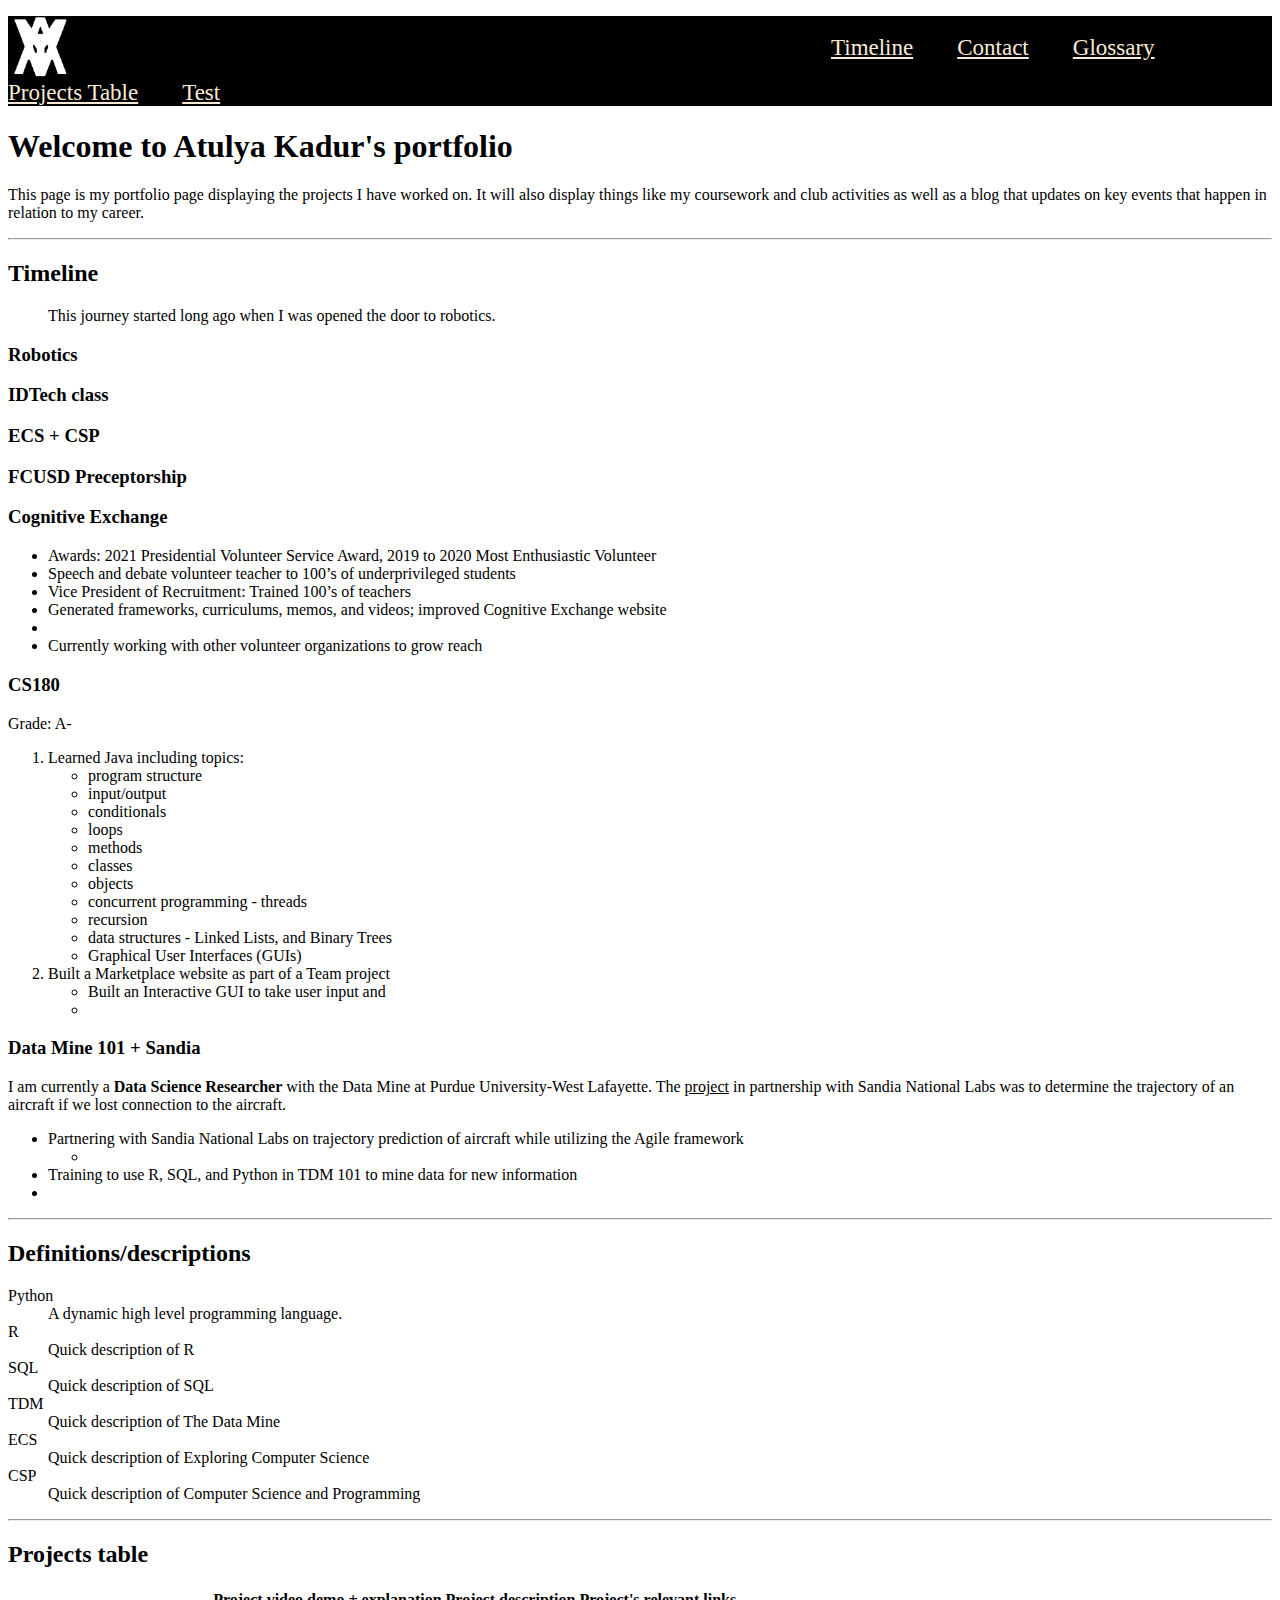
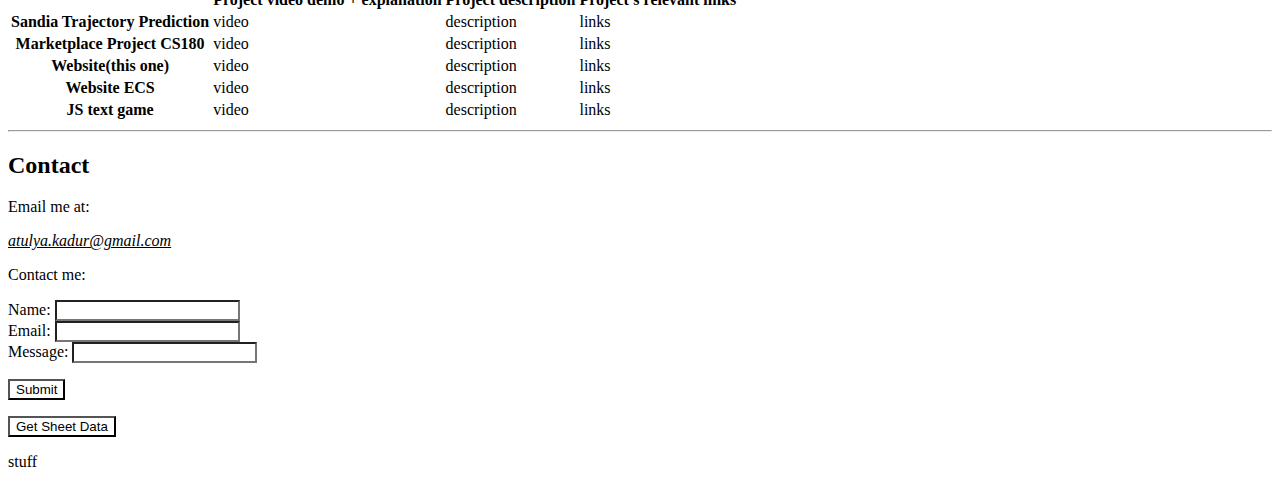
==== index.html @ 938b563d "bad stuff" ====
<!DOCTYPE html>
<html>
    <head>
        <meta charset="utf-8">
        <meta http-equiv="X-UA-Compatible" content="IE=edge">
        <title>Atulya Kadur's Portfolio</title>
        <meta name="description" content="">
        <meta name="viewport" content="width=device-width, initial-scale=1">
        <link rel="stylesheet" href="style.css">
    </head>
    <body>
        <ul class="navbar">
            <li><a href="index.html"><img src="images/logoforwebsite.png" id="logo"></a></li>
            <li><a href="#timeline_id">Timeline</a></li>
            <li><a href="#contact_id">Contact</a></li>
            <li><a href="#definitions_list_id">Glossary</a></li>
            <li><a href="#projects_table_id">Projects Table</a></li>
            <li><a href="test.html">Test</a></li>
        </ul>
        <h1>Welcome to Atulya Kadur's portfolio</h1>
        <p>This page is my portfolio page displaying the projects I have worked on.
            It will also display things like my coursework and club activities as well as a blog that updates on key 
            events that happen in relation to my career.
        </p>
        <hr>
        <h2 id = "timeline_id">Timeline</h2>
        <blockquote>This journey started long ago when I was opened the door to robotics.</blockquote>
        <h3>Robotics</h3>
        <p></p>
        <h3>IDTech class</h3>
        <p></p>
        <h3>ECS + CSP</h3>
        <p></p>
        <h3>FCUSD Preceptorship</h3>
        <p></p>
        <h3>Cognitive Exchange</h3>
        <p></p>
        <ul>
            <li>Awards: 2021 Presidential Volunteer Service Award, 2019 to 2020 Most Enthusiastic Volunteer</li>
            <li>Speech and debate volunteer teacher to 100’s of underprivileged students</li>
            <li>Vice President of Recruitment: Trained 100’s of teachers</li>
            <li>Generated frameworks, curriculums, memos, and videos; improved Cognitive Exchange website<li>
            <li>Currently working with other volunteer organizations to grow reach</li>
        </ul>
        <h3>CS180</h3>
        <p>Grade: A-</p>
        <ol>
            <li>Learned Java including topics:</li>
            <ul>
                <li>program structure</li>
                <li>input/output</li>
                <li>conditionals</li>
                <li>loops</li>
                <li>methods</li>
                <li>classes</li>
                <li>objects</li>
                <li>concurrent programming - threads</li>
                <li>recursion</li>
                <li>data structures - Linked Lists, and Binary Trees</li>
                <li>Graphical User Interfaces (GUIs)</li>
            </ul>
            <li>Built a Marketplace website as part of a Team project</li>
            <ul>
                <li>Built an Interactive GUI to take user input and </li>
                <li></li>
            </ul>
        </ol>
        <h3>Data Mine 101 + Sandia</h3>
        <p>I am currently a <b>Data Science Researcher</b> with the Data Mine at Purdue University-West Lafayette.
        The <a href="https://datamine.purdue.edu/corporate/sandia/" target="_blank">project</a> in partnership with Sandia National Labs was to determine the trajectory of an aircraft if we lost connection to the aircraft.
        </p>
        <ul>
            <li>Partnering with Sandia National Labs on trajectory prediction of aircraft while utilizing  the Agile framework</li>
            <ul>
                <li></li>
            </ul>
            <li>Training to use R, SQL, and Python in TDM 101 to mine data for new information</li>
            <li></li>
        </ul>
        <hr>
        <h2 id = "definitions_list_id">Definitions/descriptions</h2>
        <dl>
            <dt>Python</dt>
            <dd>A dynamic high level programming language.</dd>
            <dt>R</dt>
            <dd>Quick description of R</dd>
            <dt>SQL</dt>
            <dd>Quick description of SQL</dd>
            <dt>TDM</dt>
            <dd>Quick description of The Data Mine</dd>
            <dt>ECS</dt>
            <dd>Quick description of Exploring Computer Science</dd>
            <dt>CSP</dt>
            <dd>Quick description of Computer Science and Programming</dd>
        </dl>
        <hr>
        <h2 id = "projects_table_id">Projects table</h2>
        <table>
            <thead>
                <th></th>
                <th scope="col">Project video demo + explanation</th>
                <th scope="col">Project description</th>
                <th scope="col">Project's relevant links</th>
                <th></th>
            </thead>
            <tbody>
                <tr>
                    <th scope="row">Sandia Trajectory Prediction</th>
                    <td>video</td>
                    <td>description</td>
                    <td>links</td>
                </tr>
                <tr>
                    <th scope="row">Marketplace Project CS180</th>
                    <td>video</td>
                    <td>description</td>
                    <td>links</td>
                </tr>
                <tr>
                    <th scope="row">Website(this one)</th>
                    <td>video</td>
                    <td>description</td>
                    <td>links</td>
                </tr>
                <tr>
                    <th scope="row">Website ECS</th>
                    <td>video</td>
                    <td>description</td>
                    <td>links</td>
                </tr>
                <tr>
                    <th scope="row">JS text game</th>
                    <td>video</td>
                    <td>description</td>
                    <td>links</td>
                </tr>
            </tbody>
            <tfoot>

            </tfoot>
        </table>
        <hr>
        <h2 id = "contact_id">Contact</h2>
        <p>Email me at: <address><a href="mailto:atulya.kadur@gmail.com">atulya.kadur@gmail.com</a></address></p>
    </body>
    <footer>
        <p>
            Contact me:
            <form>
                <p>
                    Name: <input type="text"> <br>
                    Email: <input type="email"> <br>
                    Message: <input type="text"> <br>
                </p>
                <button type="submit" id="submit">Submit</button>
            </form>
        </p>
        <button type="submit" class="display_data">Get Sheet Data</button>
        <p class="loc">
            stuff
        </p>
    </footer>
    <script src="script.js"></script>
</html>
---- style.css ----
* {
    background-color: white;
    color: black;
}
#logo {
    max-width: 8%;
    border-radius: 20%;
}
ul.navbar {
    list-style: none;
    padding: 0;
    background-color: black;
    color: antiquewhite;
}
ul.navbar * {
    display: inline-block;
    font-size: 23px;
    margin-right: 20px;
    vertical-align: middle;
    background-color: black;
    color: antiquewhite;
}
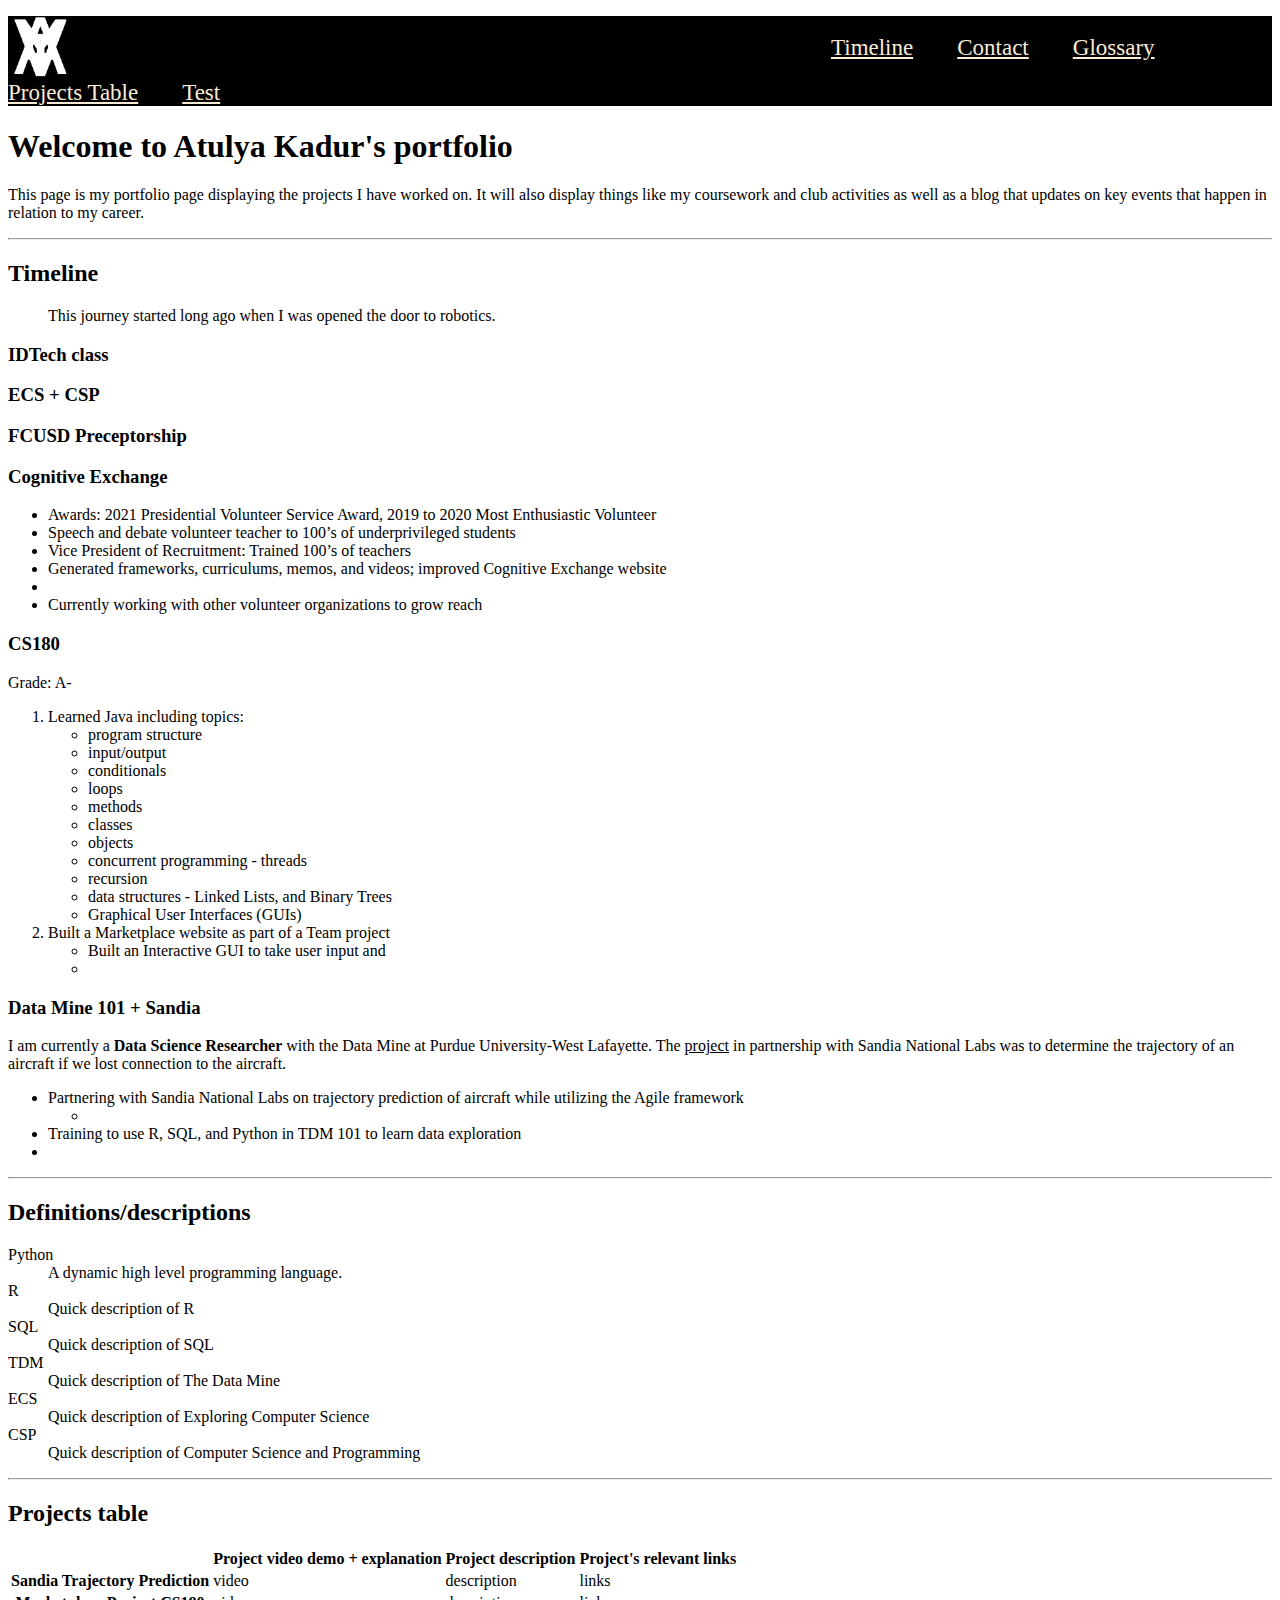
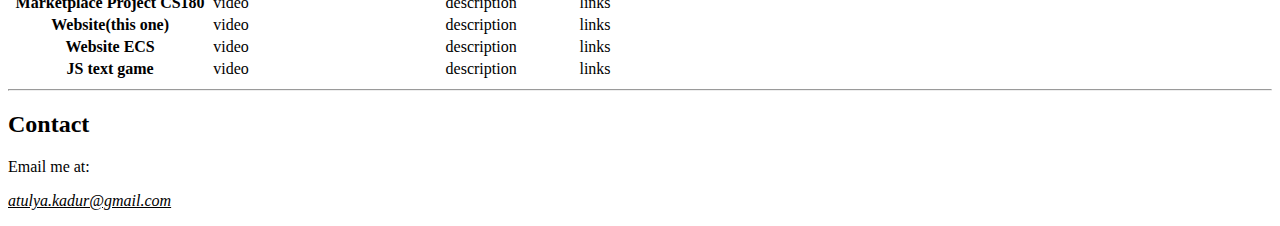
==== commit 9f1a7ecf: "removed contact me button" ====
--- a/index.html
+++ b/index.html
@@ -25,8 +25,6 @@
         <hr>
         <h2 id = "timeline_id">Timeline</h2>
         <blockquote>This journey started long ago when I was opened the door to robotics.</blockquote>
-        <h3>Robotics</h3>
-        <p></p>
         <h3>IDTech class</h3>
         <p></p>
         <h3>ECS + CSP</h3>
@@ -70,11 +68,11 @@
         The <a href="https://datamine.purdue.edu/corporate/sandia/" target="_blank">project</a> in partnership with Sandia National Labs was to determine the trajectory of an aircraft if we lost connection to the aircraft.
         </p>
         <ul>
-            <li>Partnering with Sandia National Labs on trajectory prediction of aircraft while utilizing  the Agile framework</li>
+            <li>Partnering with Sandia National Labs on trajectory prediction of aircraft while utilizing the Agile framework</li>
             <ul>
                 <li></li>
             </ul>
-            <li>Training to use R, SQL, and Python in TDM 101 to mine data for new information</li>
+            <li>Training to use R, SQL, and Python in TDM 101 to learn data exploration</li>
             <li></li>
         </ul>
         <hr>
@@ -143,22 +141,4 @@
         <h2 id = "contact_id">Contact</h2>
         <p>Email me at: <address><a href="mailto:atulya.kadur@gmail.com">atulya.kadur@gmail.com</a></address></p>
     </body>
-    <footer>
-        <p>
-            Contact me:
-            <form>
-                <p>
-                    Name: <input type="text"> <br>
-                    Email: <input type="email"> <br>
-                    Message: <input type="text"> <br>
-                </p>
-                <button type="submit" id="submit">Submit</button>
-            </form>
-        </p>
-        <button type="submit" class="display_data">Get Sheet Data</button>
-        <p class="loc">
-            stuff
-        </p>
-    </footer>
-    <script src="script.js"></script>
 </html>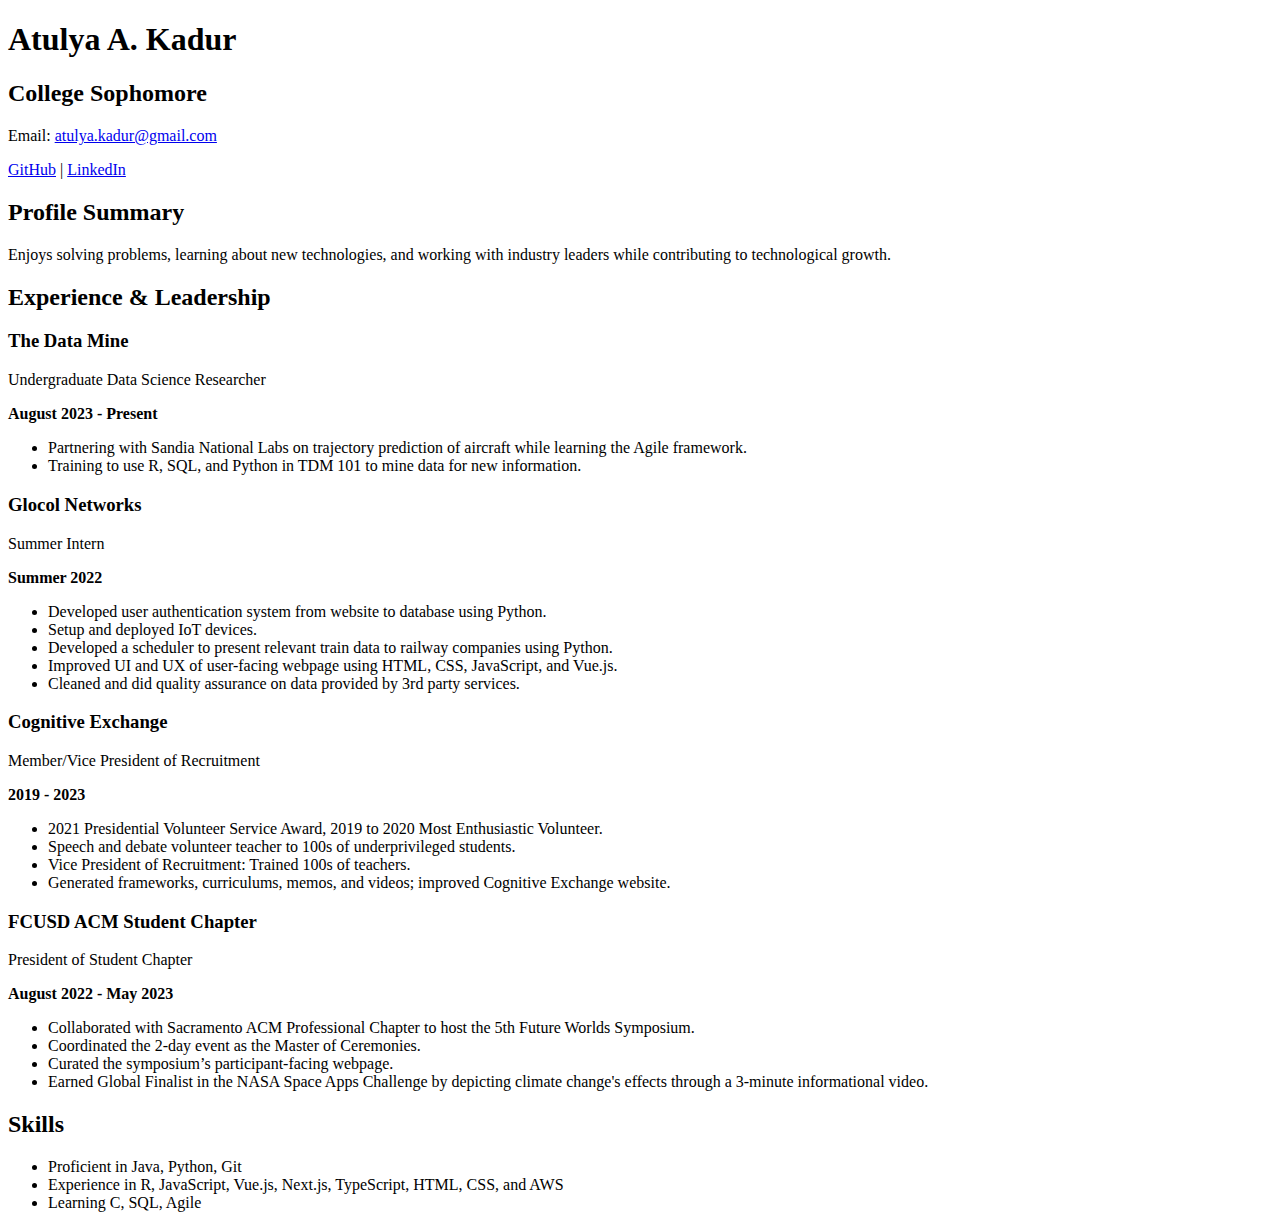
==== commit 6c86cf1b: "new website for school assignment" ====
--- a/index.html
+++ b/index.html
@@ -1,144 +1,102 @@
 <!DOCTYPE html>
-<html>
-    <head>
-        <meta charset="utf-8">
-        <meta http-equiv="X-UA-Compatible" content="IE=edge">
-        <title>Atulya Kadur's Portfolio</title>
-        <meta name="description" content="">
-        <meta name="viewport" content="width=device-width, initial-scale=1">
-        <link rel="stylesheet" href="style.css">
-    </head>
-    <body>
-        <ul class="navbar">
-            <li><a href="index.html"><img src="images/logoforwebsite.png" id="logo"></a></li>
-            <li><a href="#timeline_id">Timeline</a></li>
-            <li><a href="#contact_id">Contact</a></li>
-            <li><a href="#definitions_list_id">Glossary</a></li>
-            <li><a href="#projects_table_id">Projects Table</a></li>
-            <li><a href="test.html">Test</a></li>
+<html lang="en">
+<head>
+    <meta charset="UTF-8">
+    <meta http-equiv="X-UA-Compatible" content="IE=edge">
+    <meta name="viewport" content="width=device-width, initial-scale=1.0">
+    <title>Atulya Kadur's Resume</title>
+    <link rel="stylesheet" href="styles.css">
+</head>
+<body>
+
+    <!-- Header Section -->
+    <header>
+        <h1>Atulya A. Kadur</h1>
+        <h2>College Sophomore</h2>
+        <p>Email: <a href="mailto:atulya.kadur@gmail.com">atulya.kadur@gmail.com</a></p>
+        <p>
+            <a href="https://github.com/AtulyaK" target="_blank">GitHub</a> |
+            <a href="https://www.linkedin.com/in/atulyakadur/" target="_blank">LinkedIn</a>
+        </p>
+    </header>
+
+    <!-- Profile Summary Section -->
+    <section id="profile-summary">
+        <h2>Profile Summary</h2>
+        <p>Enjoys solving problems, learning about new technologies, and working with industry leaders while contributing to technological growth.</p>
+    </section>
+
+    <!-- Experience and Leadership Section with Hover Effect -->
+    <section id="experience">
+        <h2>Experience & Leadership</h2>
+        <div class="experience-grid">
+            <!-- Experience 1 -->
+            <div class="experience-card">
+                <h3>The Data Mine</h3>
+                <p>Undergraduate Data Science Researcher</p>
+                <div class="experience-details">
+                    <p><strong>August 2023 - Present</strong></p>
+                    <ul>
+                        <li>Partnering with Sandia National Labs on trajectory prediction of aircraft while learning the Agile framework.</li>
+                        <li>Training to use R, SQL, and Python in TDM 101 to mine data for new information.</li>
+                    </ul>
+                </div>
+            </div>
+            <!-- Experience 2 -->
+            <div class="experience-card">
+                <h3>Glocol Networks</h3>
+                <p>Summer Intern</p>
+                <div class="experience-details">
+                    <p><strong>Summer 2022</strong></p>
+                    <ul>
+                        <li>Developed user authentication system from website to database using Python.</li>
+                        <li>Setup and deployed IoT devices.</li>
+                        <li>Developed a scheduler to present relevant train data to railway companies using Python.</li>
+                        <li>Improved UI and UX of user-facing webpage using HTML, CSS, JavaScript, and Vue.js.</li>
+                        <li>Cleaned and did quality assurance on data provided by 3rd party services.</li>
+                    </ul>
+                </div>
+            </div>
+            <!-- Leadership 1 -->
+            <div class="experience-card">
+                <h3>Cognitive Exchange</h3>
+                <p>Member/Vice President of Recruitment</p>
+                <div class="experience-details">
+                    <p><strong>2019 - 2023</strong></p>
+                    <ul>
+                        <li>2021 Presidential Volunteer Service Award, 2019 to 2020 Most Enthusiastic Volunteer.</li>
+                        <li>Speech and debate volunteer teacher to 100s of underprivileged students.</li>
+                        <li>Vice President of Recruitment: Trained 100s of teachers.</li>
+                        <li>Generated frameworks, curriculums, memos, and videos; improved Cognitive Exchange website.</li>
+                    </ul>
+                </div>
+            </div>
+            <!-- Leadership 2 -->
+            <div class="experience-card">
+                <h3>FCUSD ACM Student Chapter</h3>
+                <p>President of Student Chapter</p>
+                <div class="experience-details">
+                    <p><strong>August 2022 - May 2023</strong></p>
+                    <ul>
+                        <li>Collaborated with Sacramento ACM Professional Chapter to host the 5th Future Worlds Symposium.</li>
+                        <li>Coordinated the 2-day event as the Master of Ceremonies.</li>
+                        <li>Curated the symposium’s participant-facing webpage.</li>
+                        <li>Earned Global Finalist in the NASA Space Apps Challenge by depicting climate change's effects through a 3-minute informational video.</li>
+                    </ul>
+                </div>
+            </div>
+        </div>
+    </section>
+
+    <!-- Skills Section -->
+    <section id="skills">
+        <h2>Skills</h2>
+        <ul>
+            <li>Proficient in Java, Python, Git</li>
+            <li>Experience in R, JavaScript, Vue.js, Next.js, TypeScript, HTML, CSS, and AWS</li>
+            <li>Learning C, SQL, Agile</li>
         </ul>
-        <h1>Welcome to Atulya Kadur's portfolio</h1>
-        <p>This page is my portfolio page displaying the projects I have worked on.
-            It will also display things like my coursework and club activities as well as a blog that updates on key 
-            events that happen in relation to my career.
-        </p>
-        <hr>
-        <h2 id = "timeline_id">Timeline</h2>
-        <blockquote>This journey started long ago when I was opened the door to robotics.</blockquote>
-        <h3>IDTech class</h3>
-        <p></p>
-        <h3>ECS + CSP</h3>
-        <p></p>
-        <h3>FCUSD Preceptorship</h3>
-        <p></p>
-        <h3>Cognitive Exchange</h3>
-        <p></p>
-        <ul>
-            <li>Awards: 2021 Presidential Volunteer Service Award, 2019 to 2020 Most Enthusiastic Volunteer</li>
-            <li>Speech and debate volunteer teacher to 100’s of underprivileged students</li>
-            <li>Vice President of Recruitment: Trained 100’s of teachers</li>
-            <li>Generated frameworks, curriculums, memos, and videos; improved Cognitive Exchange website<li>
-            <li>Currently working with other volunteer organizations to grow reach</li>
-        </ul>
-        <h3>CS180</h3>
-        <p>Grade: A-</p>
-        <ol>
-            <li>Learned Java including topics:</li>
-            <ul>
-                <li>program structure</li>
-                <li>input/output</li>
-                <li>conditionals</li>
-                <li>loops</li>
-                <li>methods</li>
-                <li>classes</li>
-                <li>objects</li>
-                <li>concurrent programming - threads</li>
-                <li>recursion</li>
-                <li>data structures - Linked Lists, and Binary Trees</li>
-                <li>Graphical User Interfaces (GUIs)</li>
-            </ul>
-            <li>Built a Marketplace website as part of a Team project</li>
-            <ul>
-                <li>Built an Interactive GUI to take user input and </li>
-                <li></li>
-            </ul>
-        </ol>
-        <h3>Data Mine 101 + Sandia</h3>
-        <p>I am currently a <b>Data Science Researcher</b> with the Data Mine at Purdue University-West Lafayette.
-        The <a href="https://datamine.purdue.edu/corporate/sandia/" target="_blank">project</a> in partnership with Sandia National Labs was to determine the trajectory of an aircraft if we lost connection to the aircraft.
-        </p>
-        <ul>
-            <li>Partnering with Sandia National Labs on trajectory prediction of aircraft while utilizing the Agile framework</li>
-            <ul>
-                <li></li>
-            </ul>
-            <li>Training to use R, SQL, and Python in TDM 101 to learn data exploration</li>
-            <li></li>
-        </ul>
-        <hr>
-        <h2 id = "definitions_list_id">Definitions/descriptions</h2>
-        <dl>
-            <dt>Python</dt>
-            <dd>A dynamic high level programming language.</dd>
-            <dt>R</dt>
-            <dd>Quick description of R</dd>
-            <dt>SQL</dt>
-            <dd>Quick description of SQL</dd>
-            <dt>TDM</dt>
-            <dd>Quick description of The Data Mine</dd>
-            <dt>ECS</dt>
-            <dd>Quick description of Exploring Computer Science</dd>
-            <dt>CSP</dt>
-            <dd>Quick description of Computer Science and Programming</dd>
-        </dl>
-        <hr>
-        <h2 id = "projects_table_id">Projects table</h2>
-        <table>
-            <thead>
-                <th></th>
-                <th scope="col">Project video demo + explanation</th>
-                <th scope="col">Project description</th>
-                <th scope="col">Project's relevant links</th>
-                <th></th>
-            </thead>
-            <tbody>
-                <tr>
-                    <th scope="row">Sandia Trajectory Prediction</th>
-                    <td>video</td>
-                    <td>description</td>
-                    <td>links</td>
-                </tr>
-                <tr>
-                    <th scope="row">Marketplace Project CS180</th>
-                    <td>video</td>
-                    <td>description</td>
-                    <td>links</td>
-                </tr>
-                <tr>
-                    <th scope="row">Website(this one)</th>
-                    <td>video</td>
-                    <td>description</td>
-                    <td>links</td>
-                </tr>
-                <tr>
-                    <th scope="row">Website ECS</th>
-                    <td>video</td>
-                    <td>description</td>
-                    <td>links</td>
-                </tr>
-                <tr>
-                    <th scope="row">JS text game</th>
-                    <td>video</td>
-                    <td>description</td>
-                    <td>links</td>
-                </tr>
-            </tbody>
-            <tfoot>
+    </section>
 
-            </tfoot>
-        </table>
-        <hr>
-        <h2 id = "contact_id">Contact</h2>
-        <p>Email me at: <address><a href="mailto:atulya.kadur@gmail.com">atulya.kadur@gmail.com</a></address></p>
-    </body>
+</body>
 </html>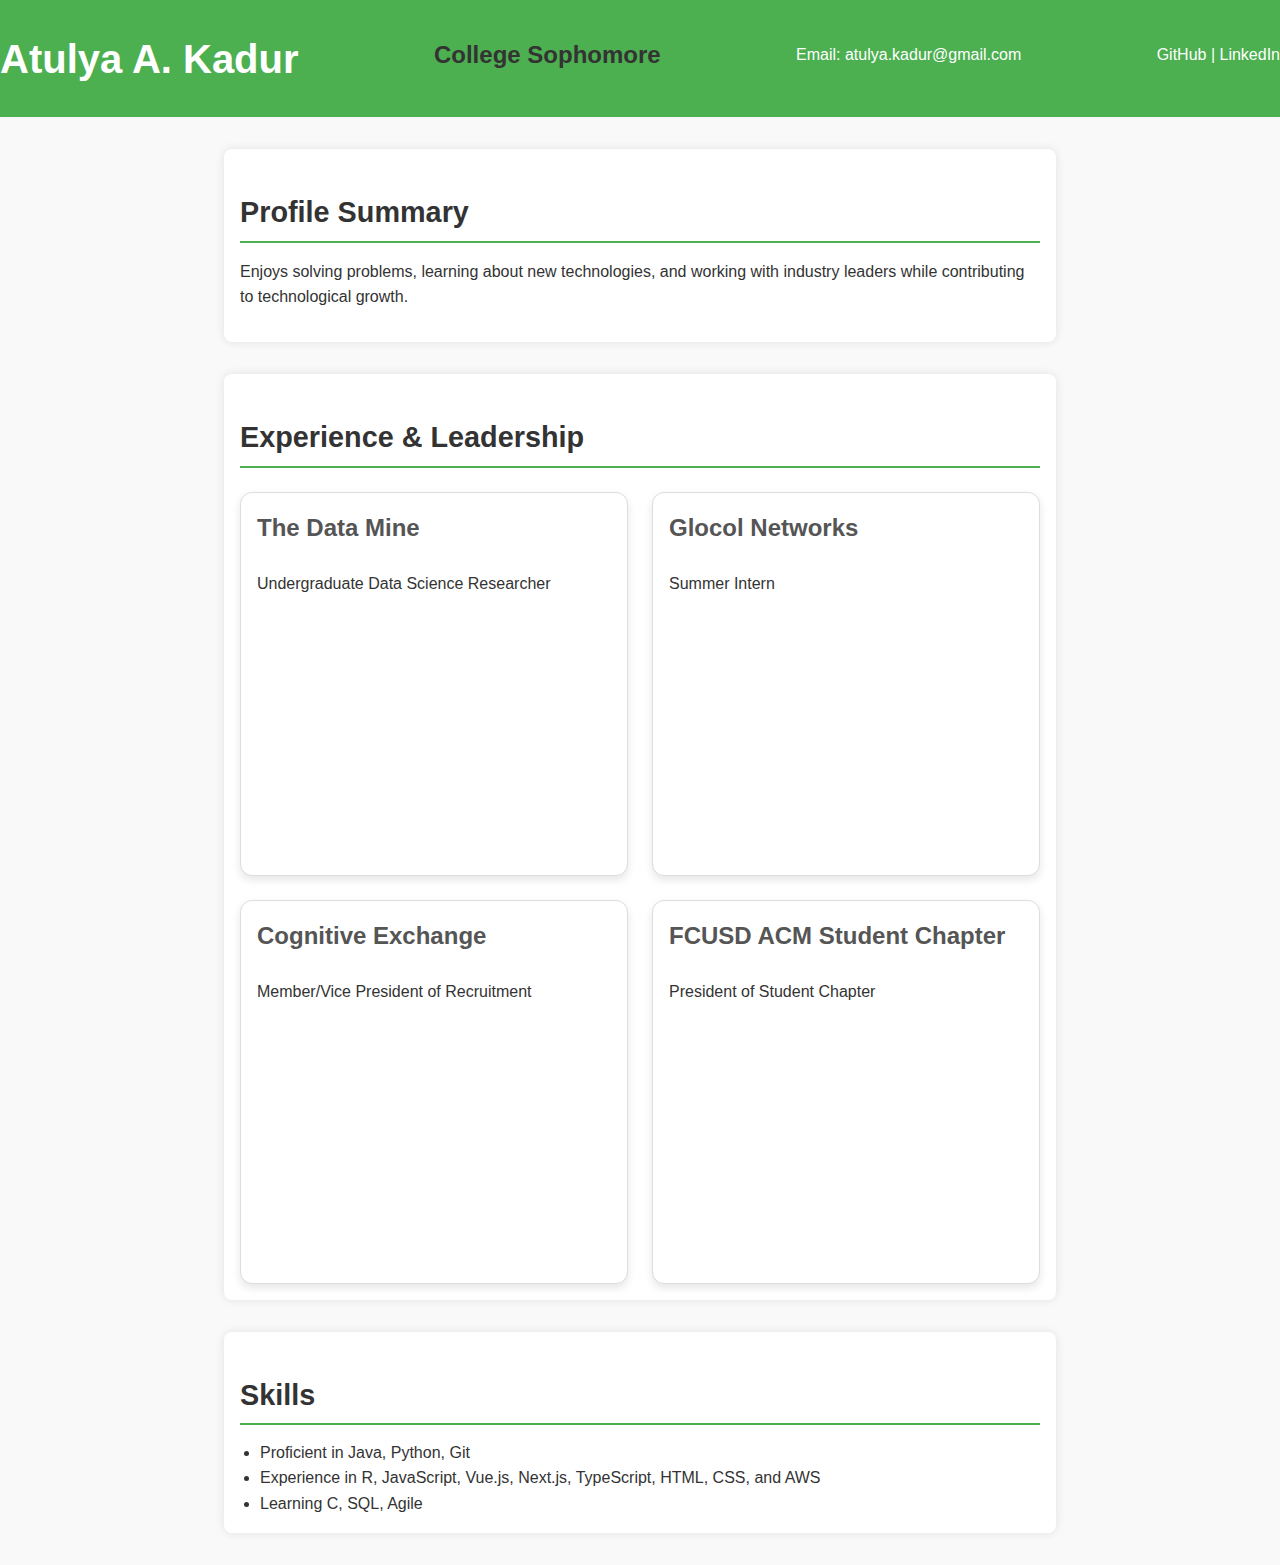
==== commit 75253423: "fixed" ====
--- a/index.html
+++ b/index.html
@@ -5,7 +5,7 @@
     <meta http-equiv="X-UA-Compatible" content="IE=edge">
     <meta name="viewport" content="width=device-width, initial-scale=1.0">
     <title>Atulya Kadur's Resume</title>
-    <link rel="stylesheet" href="styles.css">
+    <link rel="stylesheet" href="style.css">
 </head>
 <body>
 
--- a/style.css
+++ b/style.css
@@ -0,0 +1,151 @@
+/* General Styles (Element Selectors) */
+body {
+    font-family: Arial, sans-serif; /* Font styles */
+    line-height: 1.6;
+    background-color: #f9f9f9; /* Colors */
+    color: #333; /* Colors */
+    margin: 0; /* Margins */
+    padding: 0; /* Padding */
+}
+
+header {
+    background-color: #4CAF50; /* Colors */
+    color: white; /* Colors */
+    text-align: center;
+    padding: 1.5em 0; /* Padding */
+    margin-bottom: 2em; /* Margins */
+    display: flex; /* Use Flexbox */
+    flex-direction: column; /* Layout */
+    align-items: center; /* Center content */
+}
+
+/* Descendant Selectors */
+header h1 {
+    margin: 0; /* Margins */
+    font-size: 2.5em; /* Font sizes */
+}
+
+header h2 {
+    margin: 0.5em 0; /* Margins */
+    font-size: 1.5em; /* Font sizes */
+}
+
+/* Child Selectors */
+header > p {
+    margin: 0.5em 0; /* Margins */
+    font-size: 1em; /* Font sizes */
+}
+
+/* Section Styles (Class Selectors) */
+section {
+    margin: 2em auto; /* Margins */
+    padding: 1em; /* Padding */
+    background-color: white; /* Colors */
+    border-radius: 8px; /* Borders */
+    box-shadow: 0 0 10px rgba(0, 0, 0, 0.1); /* Borders */
+    max-width: 800px; /* Max width for readability */
+}
+
+/* Experience Grid and Card Styles (Class Selectors) */
+.experience-grid {
+    display: grid; /* Layout using Grid */
+    grid-template-columns: repeat(auto-fit, minmax(350px, 1fr)); /* Adjust for better responsiveness */
+    gap: 1.5em; /* Margins */
+    margin-top: 1.5em; /* Margins */
+}
+
+.experience-card {
+    background-color: #fff; /* Colors */
+    border: 1px solid #ddd; /* Borders */
+    border-radius: 12px; /* Borders */
+    padding: 1em; /* Padding */
+    box-shadow: 0 4px 8px rgba(0, 0, 0, 0.1); /* Borders */
+    transition: transform 0.3s, box-shadow 0.3s;
+    position: relative;
+    overflow: hidden; /* Ensures content doesn't overflow */
+    height: 350px; /* Increase fixed size to create equal-sized cards */
+    cursor: pointer;
+}
+
+/* Pseudo-class Selectors */
+.experience-card:hover {
+    transform: translateY(-10px); /* Creates a hover effect */
+    box-shadow: 0 8px 16px rgba(0, 0, 0, 0.2); /* Creates a hover effect */
+}
+
+.experience-details {
+    position: absolute;
+    top: 0;
+    left: 0;
+    right: 0;
+    bottom: 0;
+    background-color: rgba(255, 255, 255, 0.95); /* Colors */
+    padding: 1em; /* Padding */
+    opacity: 0; /* Initially hidden */
+    transition: opacity 0.3s;
+    display: flex;
+    flex-direction: column; /* Layout */
+    justify-content: start; /* Layout */
+    overflow-y: auto; /* Makes content scrollable */
+    max-height: 100%; /* Ensures the content fits within the card */
+}
+
+/* Reveal details on hover (Pseudo-class Selectors) */
+.experience-card:hover .experience-details {
+    opacity: 1; /* Shows content on hover */
+}
+
+/* Scrollbar styling for experience details */
+.experience-details::-webkit-scrollbar {
+    width: 8px;
+}
+
+.experience-details::-webkit-scrollbar-thumb {
+    background-color: #4CAF50; /* Colors */
+    border-radius: 10px; /* Borders */
+}
+
+/* Font Styles and Sizes */
+h2 {
+    font-size: 1.8em; /* Font sizes */
+    color: #333; /* Colors */
+    margin-bottom: 0.5em; /* Margins */
+    border-bottom: 2px solid #4CAF50; /* Borders */
+    padding-bottom: 0.2em; /* Padding */
+}
+
+h3 {
+    font-size: 1.5em; /* Font sizes */
+    color: #555; /* Colors */
+    margin-top: 0; /* Margins */
+}
+
+ul {
+    list-style-type: disc;
+    margin: 0; /* Margins */
+    padding-left: 20px; /* Padding */
+}
+
+/* Link Styles (Element Selectors and Pseudo-class Selectors) */
+a {
+    color: white; /* Colors */
+    text-decoration: none; /* Text styling */
+}
+
+a:hover {
+    text-decoration: underline; /* Hover effect for links */
+}
+
+/* Responsive Layout (Media Query for Flexbox) */
+@media (min-width: 768px) {
+    header {
+        flex-direction: row; /* Layout using Flexbox */
+        justify-content: space-between; /* Aligns items in header */
+        max-width: 100%; /* Max width for header */
+    }
+
+    header > p {
+        order: 2; /* Child selectors to control layout */
+        margin-top: 0; /* Margin reset */
+    }
+}
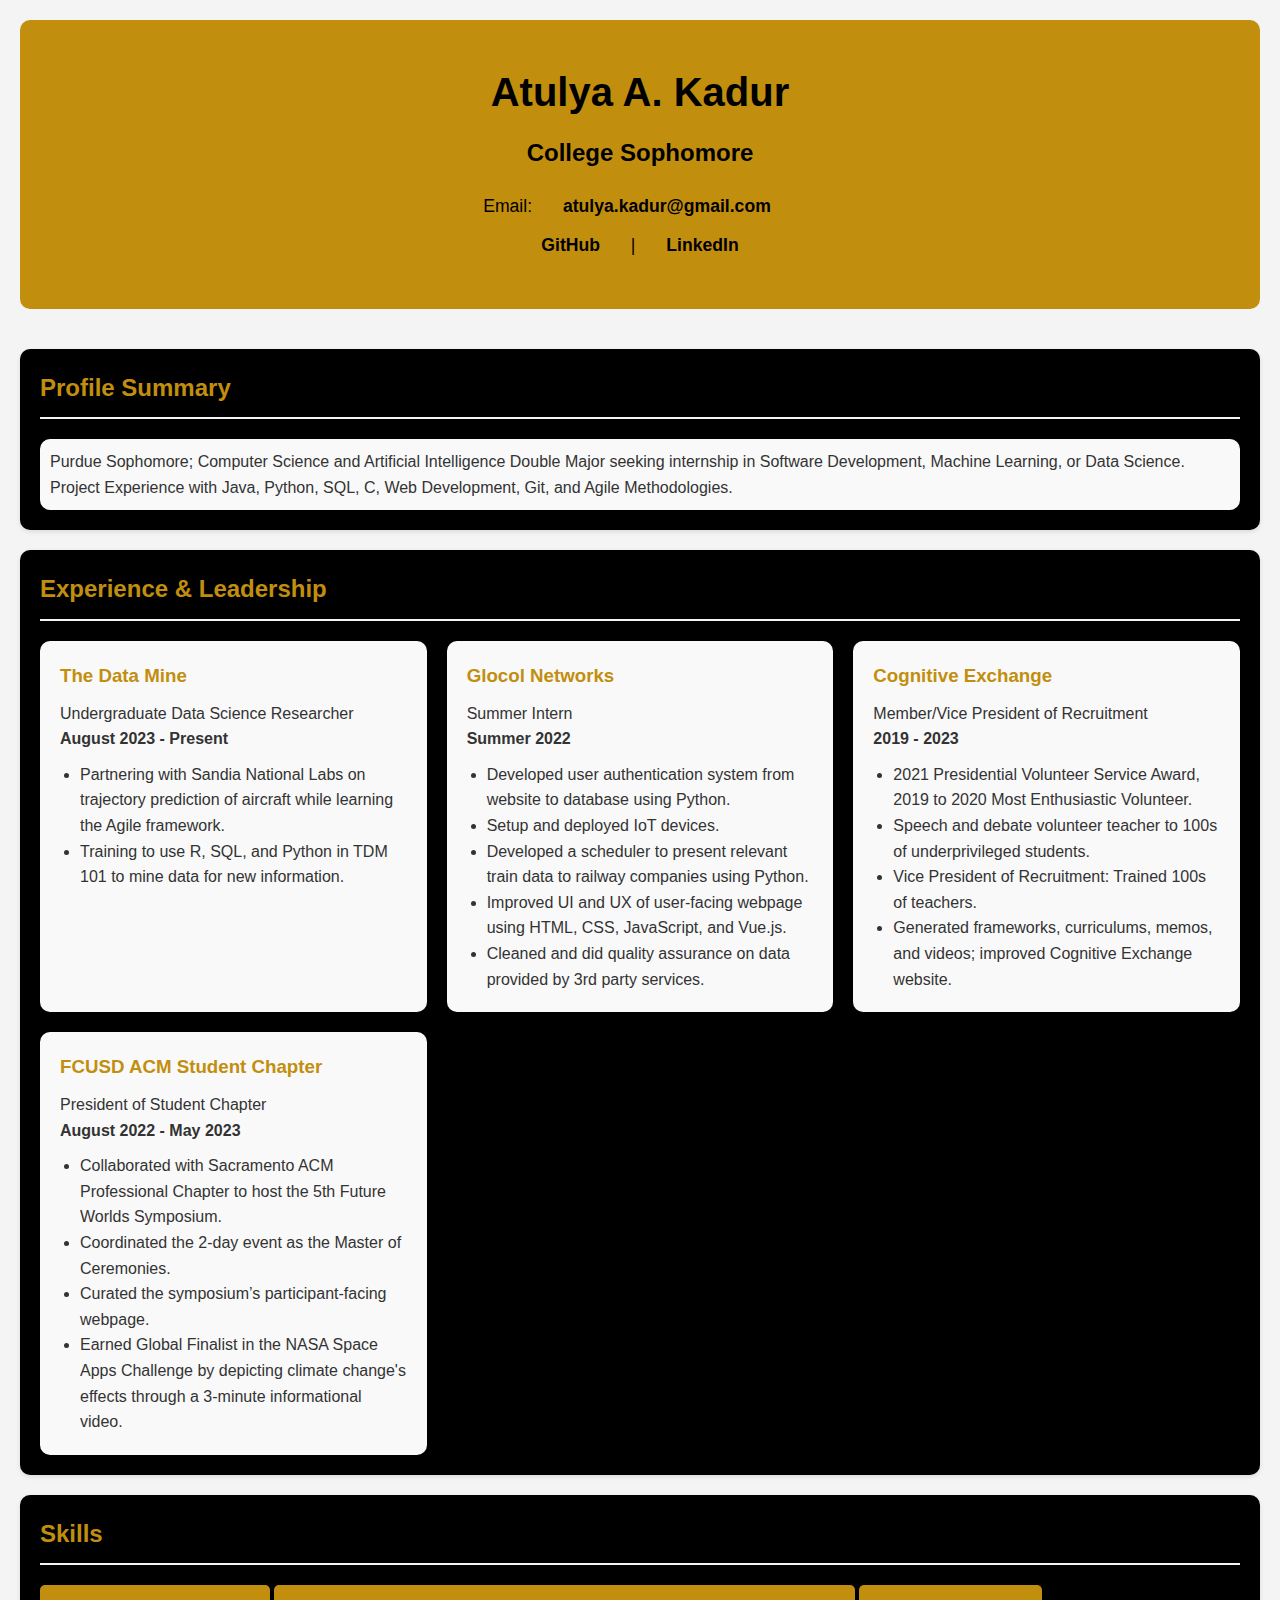
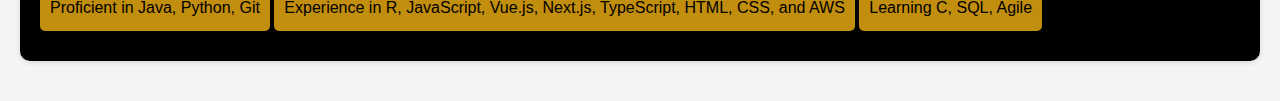
==== commit b95816f1: "Visual Redesign to match color scheme of Purdue" ====
--- a/index.html
+++ b/index.html
@@ -23,7 +23,9 @@
     <!-- Profile Summary Section -->
     <section id="profile-summary">
         <h2>Profile Summary</h2>
-        <p>Enjoys solving problems, learning about new technologies, and working with industry leaders while contributing to technological growth.</p>
+        <p>Purdue Sophomore; Computer Science and Artificial Intelligence Double Major seeking internship 
+            in Software Development, Machine Learning, or Data Science. <br> 
+            Project Experience with Java, Python, SQL, C, Web Development, Git, and Agile Methodologies.</p>
     </section>
 
     <!-- Experience and Leadership Section with Hover Effect -->
--- a/style.css
+++ b/style.css
@@ -1,151 +1,133 @@
-/* General Styles (Element Selectors) */
-body {
-    font-family: Arial, sans-serif; /* Font styles */
-    line-height: 1.6;
-    background-color: #f9f9f9; /* Colors */
-    color: #333; /* Colors */
-    margin: 0; /* Margins */
-    padding: 0; /* Padding */
+/* General Reset */
+* {
+    margin: 0;
+    padding: 0;
+    box-sizing: border-box;
+    font-family: 'Arial', sans-serif;
 }
 
-header {
-    background-color: #4CAF50; /* Colors */
-    color: white; /* Colors */
-    text-align: center;
-    padding: 1.5em 0; /* Padding */
-    margin-bottom: 2em; /* Margins */
-    display: flex; /* Use Flexbox */
-    flex-direction: column; /* Layout */
-    align-items: center; /* Center content */
+/* Body Styles */
+body {
+    background-color: #f4f4f4;
+    color: #333;
+    line-height: 1.6;
+    padding: 20px;
 }
 
-/* Descendant Selectors */
+/* Header Styles */
+header {
+    background-color:#C28E0E;
+    color: white;
+    text-align: center;
+    padding: 40px 20px;
+    margin-bottom: 40px;
+    border-radius: 10px;
+}
+
 header h1 {
-    margin: 0; /* Margins */
-    font-size: 2.5em; /* Font sizes */
+    font-size: 2.5em;
+    margin-bottom: 10px;
+    color:black;
 }
 
 header h2 {
-    margin: 0.5em 0; /* Margins */
-    font-size: 1.5em; /* Font sizes */
+    font-size: 1.5em;
+    margin-bottom: 20px;
+    color:black;
 }
 
-/* Child Selectors */
-header > p {
-    margin: 0.5em 0; /* Margins */
-    font-size: 1em; /* Font sizes */
+header p {
+    margin-bottom: 10px;
+    font-size: 1.1em;
+    color:black;
 }
 
-/* Section Styles (Class Selectors) */
-section {
-    margin: 2em auto; /* Margins */
-    padding: 1em; /* Padding */
-    background-color: white; /* Colors */
-    border-radius: 8px; /* Borders */
-    box-shadow: 0 0 10px rgba(0, 0, 0, 0.1); /* Borders */
-    max-width: 800px; /* Max width for readability */
+header a {
+    color: black;
+    text-decoration: none;
+    font-weight: bold;
+    margin: 0 10px;
+    padding: 8px 16px;
+    background-color: #C28E0E;
+    border-radius: 5px;
+    transition: background-color 0.3s ease;
 }
 
-/* Experience Grid and Card Styles (Class Selectors) */
+header a:hover {
+    background-color: #C28E0E;
+}
+
+/* Section Styles */
+section {
+    background-color: black;
+    padding: 20px;
+    margin-bottom: 20px;
+    border-radius: 10px;
+    box-shadow: 0 2px 5px rgba(0, 0, 0, 0.1);
+}
+
+section h2 {
+    color: #C28E0E;
+    margin-bottom: 20px;
+    border-bottom: 2px solid #f4f4f4;
+    padding-bottom: 10px;
+}
+/* Profile Summary */
+#profile-summary > p{
+    background-color: #f9f9f9; 
+    border-radius: 10px;
+    padding: 10px;
+}
+
+/* Experience and Leadership Styles */
 .experience-grid {
-    display: grid; /* Layout using Grid */
-    grid-template-columns: repeat(auto-fit, minmax(350px, 1fr)); /* Adjust for better responsiveness */
-    gap: 1.5em; /* Margins */
-    margin-top: 1.5em; /* Margins */
+    display: grid;
+    grid-template-columns: repeat(auto-fit, minmax(300px, 1fr));
+    gap: 20px;
 }
 
 .experience-card {
-    background-color: #fff; /* Colors */
-    border: 1px solid #ddd; /* Borders */
-    border-radius: 12px; /* Borders */
-    padding: 1em; /* Padding */
-    box-shadow: 0 4px 8px rgba(0, 0, 0, 0.1); /* Borders */
+    background-color: #f9f9f9;
+    padding: 20px;
+    border-radius: 10px;
+    box-shadow: 0 2px 5px rgba(0, 0, 0, 0.1);
     transition: transform 0.3s, box-shadow 0.3s;
-    position: relative;
-    overflow: hidden; /* Ensures content doesn't overflow */
-    height: 350px; /* Increase fixed size to create equal-sized cards */
-    cursor: pointer;
 }
 
-/* Pseudo-class Selectors */
 .experience-card:hover {
-    transform: translateY(-10px); /* Creates a hover effect */
-    box-shadow: 0 8px 16px rgba(0, 0, 0, 0.2); /* Creates a hover effect */
+    transform: translateY(-5px);
+    box-shadow: 0 4px 10px rgba(0, 0, 0, 0.15);
 }
 
-.experience-details {
-    position: absolute;
-    top: 0;
-    left: 0;
-    right: 0;
-    bottom: 0;
-    background-color: rgba(255, 255, 255, 0.95); /* Colors */
-    padding: 1em; /* Padding */
-    opacity: 0; /* Initially hidden */
-    transition: opacity 0.3s;
-    display: flex;
-    flex-direction: column; /* Layout */
-    justify-content: start; /* Layout */
-    overflow-y: auto; /* Makes content scrollable */
-    max-height: 100%; /* Ensures the content fits within the card */
+.experience-card h3 {
+    color: #C28E0E;
+    margin-bottom: 10px;
 }
 
-/* Reveal details on hover (Pseudo-class Selectors) */
-.experience-card:hover .experience-details {
-    opacity: 1; /* Shows content on hover */
+.experience-card ul {
+    margin-top: 10px;
+    list-style-type: disc;
+    padding-left: 20px;
 }
 
-/* Scrollbar styling for experience details */
-.experience-details::-webkit-scrollbar {
-    width: 8px;
+/* Skills Section */
+#skills ul {
+    list-style-type: none;
+    padding: 0;
 }
 
-.experience-details::-webkit-scrollbar-thumb {
-    background-color: #4CAF50; /* Colors */
-    border-radius: 10px; /* Borders */
+#skills li {
+    background-color: #C28E0E;
+    color: black;
+    padding: 10px;
+    margin-bottom: 10px;
+    border-radius: 5px;
+    display: inline-block;
 }
 
-/* Font Styles and Sizes */
-h2 {
-    font-size: 1.8em; /* Font sizes */
-    color: #333; /* Colors */
-    margin-bottom: 0.5em; /* Margins */
-    border-bottom: 2px solid #4CAF50; /* Borders */
-    padding-bottom: 0.2em; /* Padding */
+/* Footer Styles */
+footer {
+    text-align: center;
+    margin-top: 20px;
+    color: #C28E0E;
 }
-
-h3 {
-    font-size: 1.5em; /* Font sizes */
-    color: #555; /* Colors */
-    margin-top: 0; /* Margins */
-}
-
-ul {
-    list-style-type: disc;
-    margin: 0; /* Margins */
-    padding-left: 20px; /* Padding */
-}
-
-/* Link Styles (Element Selectors and Pseudo-class Selectors) */
-a {
-    color: white; /* Colors */
-    text-decoration: none; /* Text styling */
-}
-
-a:hover {
-    text-decoration: underline; /* Hover effect for links */
-}
-
-/* Responsive Layout (Media Query for Flexbox) */
-@media (min-width: 768px) {
-    header {
-        flex-direction: row; /* Layout using Flexbox */
-        justify-content: space-between; /* Aligns items in header */
-        max-width: 100%; /* Max width for header */
-    }
-
-    header > p {
-        order: 2; /* Child selectors to control layout */
-        margin-top: 0; /* Margin reset */
-    }
-}
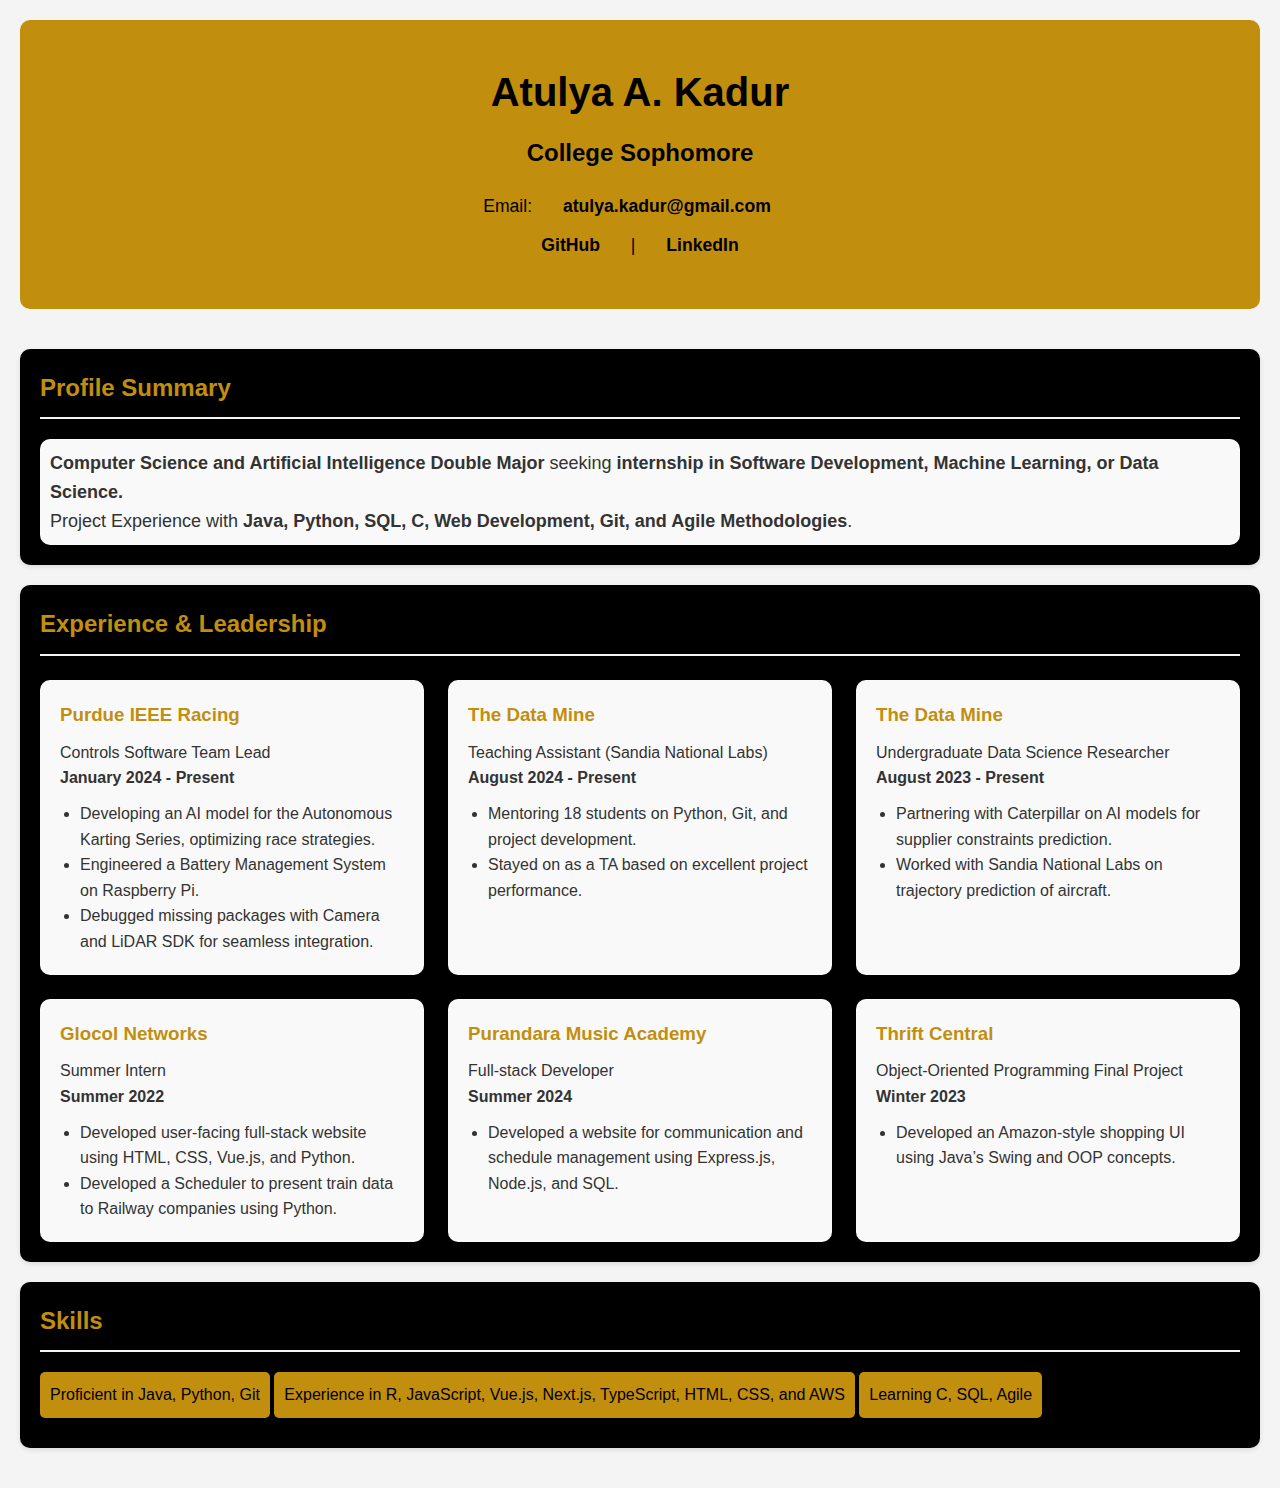
==== commit 710e49a7: "Updated information" ====
--- a/index.html
+++ b/index.html
@@ -1,5 +1,6 @@
 <!DOCTYPE html>
 <html lang="en">
+
 <head>
     <meta charset="UTF-8">
     <meta http-equiv="X-UA-Compatible" content="IE=edge">
@@ -7,6 +8,7 @@
     <title>Atulya Kadur's Resume</title>
     <link rel="stylesheet" href="style.css">
 </head>
+
 <body>
 
     <!-- Header Section -->
@@ -23,72 +25,92 @@
     <!-- Profile Summary Section -->
     <section id="profile-summary">
         <h2>Profile Summary</h2>
-        <p>Purdue Sophomore; Computer Science and Artificial Intelligence Double Major seeking internship 
-            in Software Development, Machine Learning, or Data Science. <br> 
-            Project Experience with Java, Python, SQL, C, Web Development, Git, and Agile Methodologies.</p>
+        <p>
+            <b>Computer Science and Artificial Intelligence Double Major</b> seeking <b>internship
+                in Software Development, Machine Learning, or Data Science. </b><br>
+            Project Experience with <b>Java, Python, SQL, C, Web Development, Git, and Agile Methodologies</b>.
+        </p>
     </section>
 
-    <!-- Experience and Leadership Section with Hover Effect -->
+    <!-- Experience Section with updated experiences -->
     <section id="experience">
         <h2>Experience & Leadership</h2>
         <div class="experience-grid">
-            <!-- Experience 1 -->
+            <!-- Experience Cards (Updated with new entries) -->
+            <div class="experience-card">
+                <h3>Purdue IEEE Racing</h3>
+                <p>Controls Software Team Lead</p>
+                <div class="experience-details">
+                    <p><strong>January 2024 - Present</strong></p>
+                    <ul>
+                        <li>Developing an AI model for the Autonomous Karting Series, optimizing race strategies.</li>
+                        <li>Engineered a Battery Management System on Raspberry Pi.</li>
+                        <li>Debugged missing packages with Camera and LiDAR SDK for seamless integration.</li>
+                    </ul>
+                </div>
+            </div>
+
+            <div class="experience-card">
+                <h3>The Data Mine</h3>
+                <p>Teaching Assistant (Sandia National Labs)</p>
+                <div class="experience-details">
+                    <p><strong>August 2024 - Present</strong></p>
+                    <ul>
+                        <li>Mentoring 18 students on Python, Git, and project development.</li>
+                        <li>Stayed on as a TA based on excellent project performance.</li>
+                    </ul>
+                </div>
+            </div>
+
             <div class="experience-card">
                 <h3>The Data Mine</h3>
                 <p>Undergraduate Data Science Researcher</p>
                 <div class="experience-details">
                     <p><strong>August 2023 - Present</strong></p>
                     <ul>
-                        <li>Partnering with Sandia National Labs on trajectory prediction of aircraft while learning the Agile framework.</li>
-                        <li>Training to use R, SQL, and Python in TDM 101 to mine data for new information.</li>
+                        <li>Partnering with Caterpillar on AI models for supplier constraints prediction.</li>
+                        <li>Worked with Sandia National Labs on trajectory prediction of aircraft.</li>
                     </ul>
                 </div>
             </div>
-            <!-- Experience 2 -->
+
             <div class="experience-card">
                 <h3>Glocol Networks</h3>
                 <p>Summer Intern</p>
                 <div class="experience-details">
                     <p><strong>Summer 2022</strong></p>
                     <ul>
-                        <li>Developed user authentication system from website to database using Python.</li>
-                        <li>Setup and deployed IoT devices.</li>
-                        <li>Developed a scheduler to present relevant train data to railway companies using Python.</li>
-                        <li>Improved UI and UX of user-facing webpage using HTML, CSS, JavaScript, and Vue.js.</li>
-                        <li>Cleaned and did quality assurance on data provided by 3rd party services.</li>
+                        <li>Developed user-facing full-stack website using HTML, CSS, Vue.js, and Python.</li>
+                        <li>Developed a Scheduler to present train data to Railway companies using Python.</li>
                     </ul>
                 </div>
             </div>
-            <!-- Leadership 1 -->
+
             <div class="experience-card">
-                <h3>Cognitive Exchange</h3>
-                <p>Member/Vice President of Recruitment</p>
+                <h3>Purandara Music Academy</h3>
+                <p>Full-stack Developer</p>
                 <div class="experience-details">
-                    <p><strong>2019 - 2023</strong></p>
+                    <p><strong>Summer 2024</strong></p>
                     <ul>
-                        <li>2021 Presidential Volunteer Service Award, 2019 to 2020 Most Enthusiastic Volunteer.</li>
-                        <li>Speech and debate volunteer teacher to 100s of underprivileged students.</li>
-                        <li>Vice President of Recruitment: Trained 100s of teachers.</li>
-                        <li>Generated frameworks, curriculums, memos, and videos; improved Cognitive Exchange website.</li>
+                        <li>Developed a website for communication and schedule management using Express.js, Node.js, and
+                            SQL.</li>
                     </ul>
                 </div>
             </div>
-            <!-- Leadership 2 -->
+
             <div class="experience-card">
-                <h3>FCUSD ACM Student Chapter</h3>
-                <p>President of Student Chapter</p>
+                <h3>Thrift Central</h3>
+                <p>Object-Oriented Programming Final Project</p>
                 <div class="experience-details">
-                    <p><strong>August 2022 - May 2023</strong></p>
+                    <p><strong>Winter 2023</strong></p>
                     <ul>
-                        <li>Collaborated with Sacramento ACM Professional Chapter to host the 5th Future Worlds Symposium.</li>
-                        <li>Coordinated the 2-day event as the Master of Ceremonies.</li>
-                        <li>Curated the symposium’s participant-facing webpage.</li>
-                        <li>Earned Global Finalist in the NASA Space Apps Challenge by depicting climate change's effects through a 3-minute informational video.</li>
+                        <li>Developed an Amazon-style shopping UI using Java’s Swing and OOP concepts.</li>
                     </ul>
                 </div>
             </div>
         </div>
     </section>
+
 
     <!-- Skills Section -->
     <section id="skills">
@@ -101,4 +123,5 @@
     </section>
 
 </body>
+
 </html>--- a/style.css
+++ b/style.css
@@ -77,14 +77,18 @@
     background-color: #f9f9f9; 
     border-radius: 10px;
     padding: 10px;
+    font-size: large;
 }
 
 /* Experience and Leadership Styles */
+/* Updated Grid Layout to ensure 3 cards per row */
 .experience-grid {
     display: grid;
-    grid-template-columns: repeat(auto-fit, minmax(300px, 1fr));
-    gap: 20px;
+    grid-template-columns: repeat(3, 1fr); /* 3 cards per row */
+    gap: 1.5em;
+    margin-top: 1.5em;
 }
+
 
 .experience-card {
     background-color: #f9f9f9;
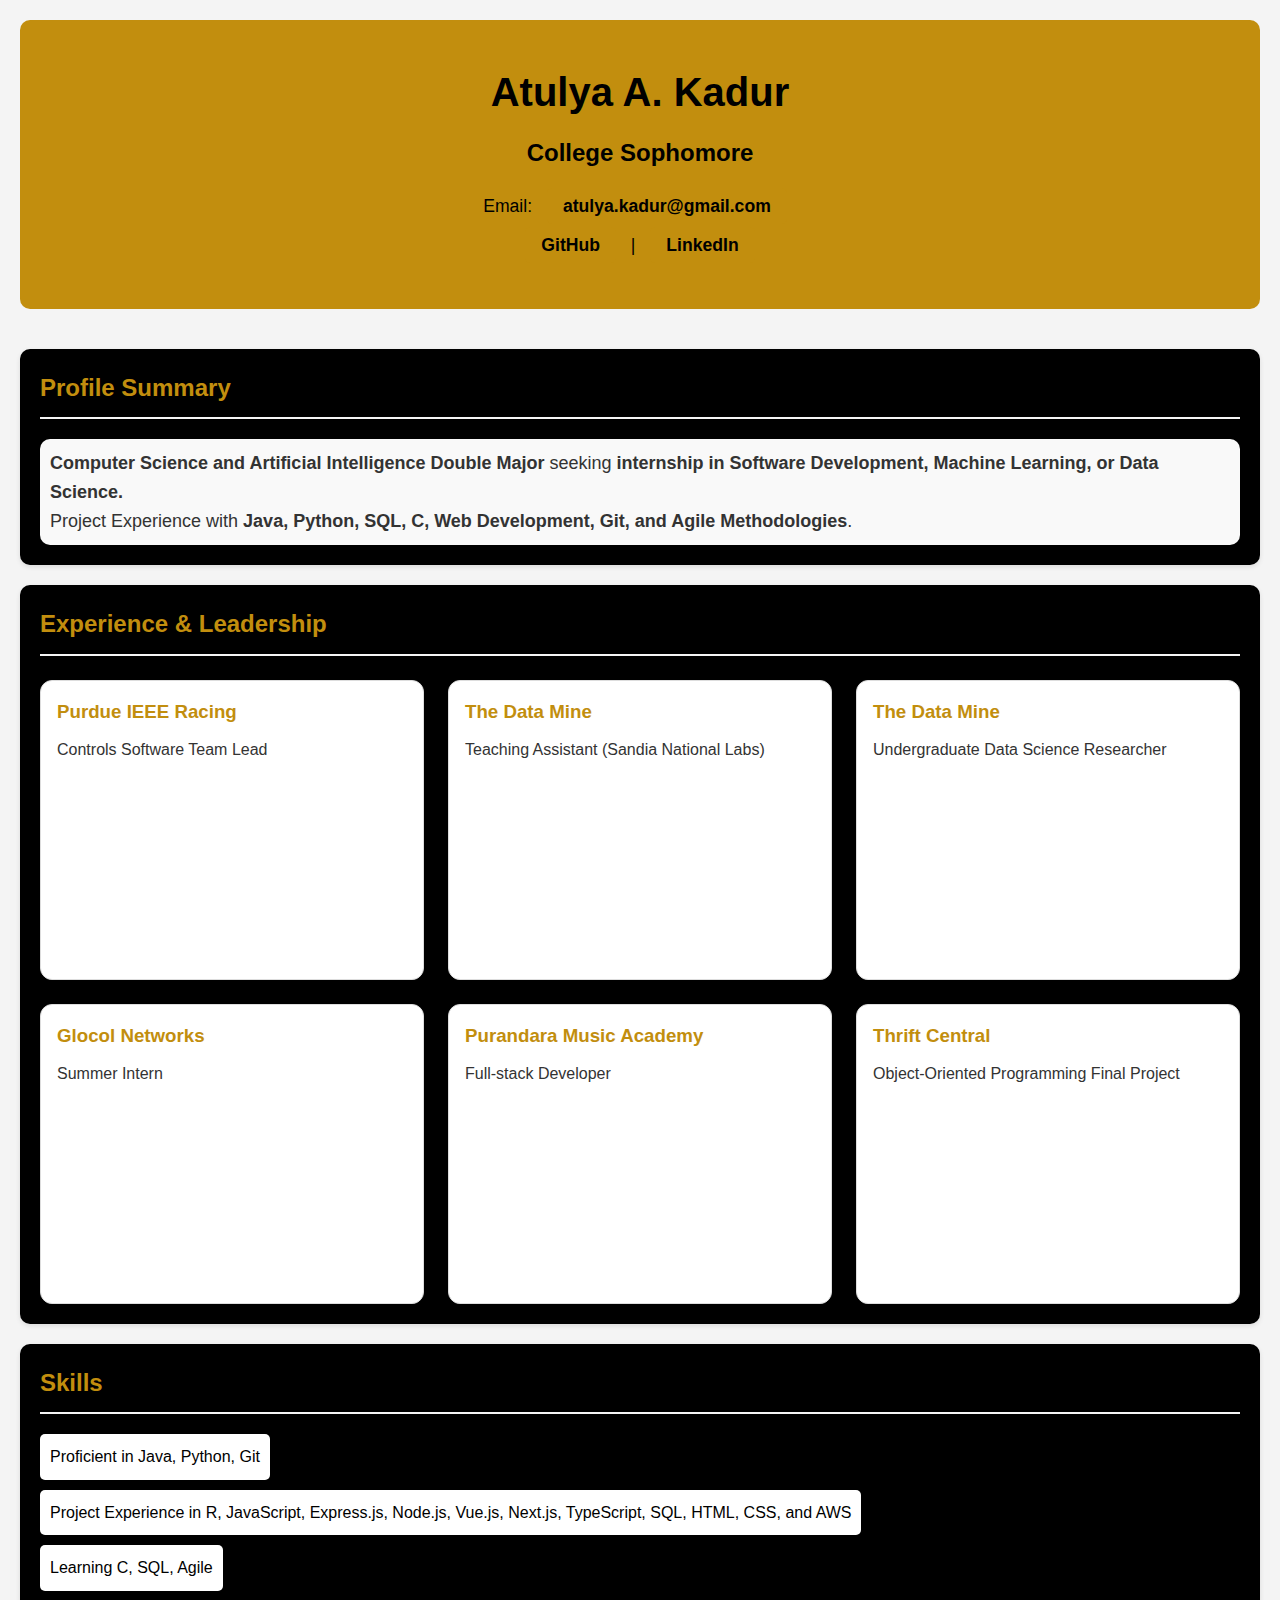
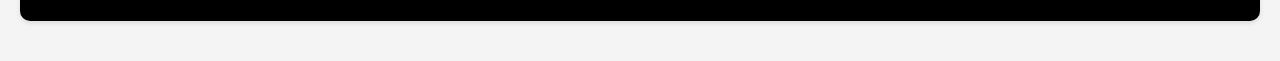
==== commit 8bb40181: "changes to be more mobile friendly instead of locking 3 in a row" ====
--- a/index.html
+++ b/index.html
@@ -116,9 +116,9 @@
     <section id="skills">
         <h2>Skills</h2>
         <ul>
-            <li>Proficient in Java, Python, Git</li>
-            <li>Experience in R, JavaScript, Vue.js, Next.js, TypeScript, HTML, CSS, and AWS</li>
-            <li>Learning C, SQL, Agile</li>
+            <li>Proficient in Java, Python, Git</li> <br> 
+            <li>Project Experience in R, JavaScript, Express.js, Node.js, Vue.js, Next.js, TypeScript, SQL, HTML, CSS, and AWS</li><br> 
+            <li>Learning C, SQL, Agile</li><br> 
         </ul>
     </section>
 
--- a/style.css
+++ b/style.css
@@ -82,26 +82,56 @@
 
 /* Experience and Leadership Styles */
 /* Updated Grid Layout to ensure 3 cards per row */
+/* Responsive Grid Layout for Experience Cards */
 .experience-grid {
     display: grid;
-    grid-template-columns: repeat(3, 1fr); /* 3 cards per row */
+    grid-template-columns: repeat(auto-fit, minmax(300px, 1fr)); /* Responsive: 1 to 3 cards per row */
     gap: 1.5em;
     margin-top: 1.5em;
 }
 
-
+/* Adjust card size and hover effects */
 .experience-card {
-    background-color: #f9f9f9;
-    padding: 20px;
-    border-radius: 10px;
-    box-shadow: 0 2px 5px rgba(0, 0, 0, 0.1);
+    background-color: #fff;
+    border: 1px solid #ddd;
+    border-radius: 12px;
+    padding: 1em;
+    box-shadow: 0 4px 8px rgba(0, 0, 0, 0.1);
     transition: transform 0.3s, box-shadow 0.3s;
+    position: relative;
+    overflow: hidden;
+    cursor: pointer;
+    height: 300px; /* Set a consistent height for all cards */
 }
 
+/* Hover effects */
 .experience-card:hover {
-    transform: translateY(-5px);
-    box-shadow: 0 4px 10px rgba(0, 0, 0, 0.15);
+    transform: translateY(-10px);
+    box-shadow: 0 8px 16px rgba(0, 0, 0, 0.2);
 }
+
+.experience-details {
+    position: absolute;
+    top: 0;
+    left: 0;
+    right: 0;
+    bottom: 0;
+    background-color: rgba(255, 255, 255, 0.95);
+    padding: 1em;
+    opacity: 0;
+    transition: opacity 0.3s;
+    display: flex;
+    flex-direction: column;
+    justify-content: start;
+    overflow-y: auto;
+    max-height: 100%;
+}
+
+/* Show details on hover */
+.experience-card:hover .experience-details {
+    opacity: 1;
+}
+
 
 .experience-card h3 {
     color: #C28E0E;
@@ -121,12 +151,13 @@
 }
 
 #skills li {
-    background-color: #C28E0E;
+    background-color: white;
     color: black;
     padding: 10px;
     margin-bottom: 10px;
     border-radius: 5px;
     display: inline-block;
+    font-size: 16px;
 }
 
 /* Footer Styles */
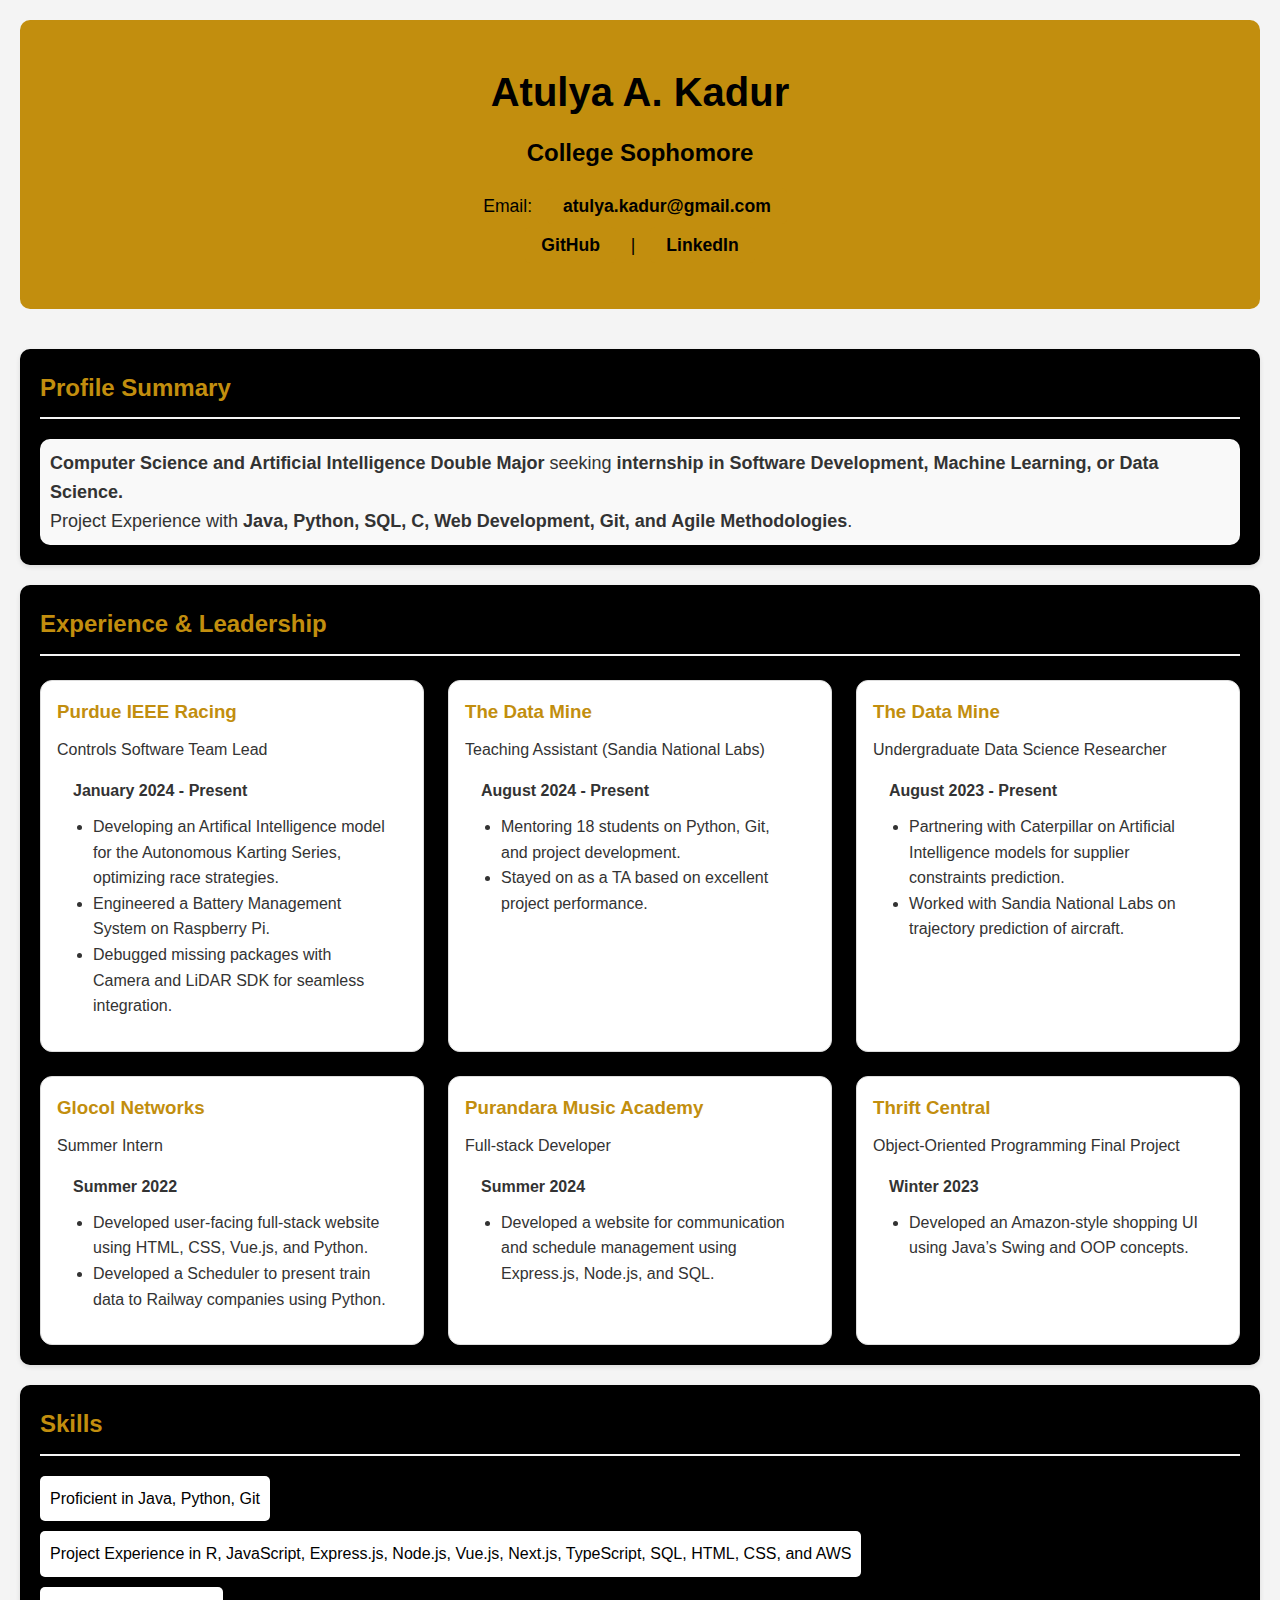
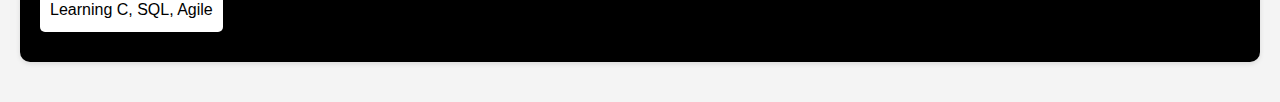
==== commit 9c0407cb: "changed AI to Artifical Intelligence" ====
--- a/index.html
+++ b/index.html
@@ -43,7 +43,7 @@
                 <div class="experience-details">
                     <p><strong>January 2024 - Present</strong></p>
                     <ul>
-                        <li>Developing an AI model for the Autonomous Karting Series, optimizing race strategies.</li>
+                        <li>Developing an Artifical Intelligence model for the Autonomous Karting Series, optimizing race strategies.</li>
                         <li>Engineered a Battery Management System on Raspberry Pi.</li>
                         <li>Debugged missing packages with Camera and LiDAR SDK for seamless integration.</li>
                     </ul>
@@ -68,7 +68,7 @@
                 <div class="experience-details">
                     <p><strong>August 2023 - Present</strong></p>
                     <ul>
-                        <li>Partnering with Caterpillar on AI models for supplier constraints prediction.</li>
+                        <li>Partnering with Caterpillar on Artificial Intelligence models for supplier constraints prediction.</li>
                         <li>Worked with Sandia National Labs on trajectory prediction of aircraft.</li>
                     </ul>
                 </div>
--- a/style.css
+++ b/style.css
@@ -81,16 +81,15 @@
 }
 
 /* Experience and Leadership Styles */
-/* Updated Grid Layout to ensure 3 cards per row */
 /* Responsive Grid Layout for Experience Cards */
 .experience-grid {
     display: grid;
-    grid-template-columns: repeat(auto-fit, minmax(300px, 1fr)); /* Responsive: 1 to 3 cards per row */
+    grid-template-columns: repeat(3, 1fr); /* Default to 3 columns on larger screens */
     gap: 1.5em;
     margin-top: 1.5em;
 }
 
-/* Adjust card size and hover effects */
+/* Experience Card Styles */
 .experience-card {
     background-color: #fff;
     border: 1px solid #ddd;
@@ -99,39 +98,45 @@
     box-shadow: 0 4px 8px rgba(0, 0, 0, 0.1);
     transition: transform 0.3s, box-shadow 0.3s;
     position: relative;
+    cursor: pointer;
     overflow: hidden;
-    cursor: pointer;
-    height: 300px; /* Set a consistent height for all cards */
+    height: auto; /* Adjust height based on content */
 }
 
-/* Hover effects */
+/* Hover effect for desktop, does not reveal content */
 .experience-card:hover {
-    transform: translateY(-10px);
-    box-shadow: 0 8px 16px rgba(0, 0, 0, 0.2);
+    transform: translateY(-10px); /* Slight lift on hover */
+    box-shadow: 0 8px 16px rgba(0, 0, 0, 0.2); /* Shadow to highlight card */
 }
 
+/* Experience Details Styling */
 .experience-details {
-    position: absolute;
-    top: 0;
-    left: 0;
-    right: 0;
-    bottom: 0;
-    background-color: rgba(255, 255, 255, 0.95);
+    position: relative; /* Standard positioning, no hover effects */
     padding: 1em;
-    opacity: 0;
-    transition: opacity 0.3s;
     display: flex;
     flex-direction: column;
     justify-content: start;
     overflow-y: auto;
-    max-height: 100%;
+    max-height: none; /* Always visible on mobile */
 }
 
-/* Show details on hover */
-.experience-card:hover .experience-details {
-    opacity: 1;
+/* Media Query for Mobile Devices */
+@media (max-width: 600px) {
+    .experience-grid {
+        grid-template-columns: 1fr; /* Single column layout on smaller screens */
+    }
+
+    .experience-card {
+        height: auto; /* Adjust to content height on mobile */
+        padding: 1em; /* Standard padding */
+    }
+
+    /* Disable hover effect on mobile */
+    .experience-card:hover {
+        transform: none;
+        box-shadow: 0 4px 8px rgba(0, 0, 0, 0.1); /* Slight shadow */
+    }
 }
-
 
 .experience-card h3 {
     color: #C28E0E;
